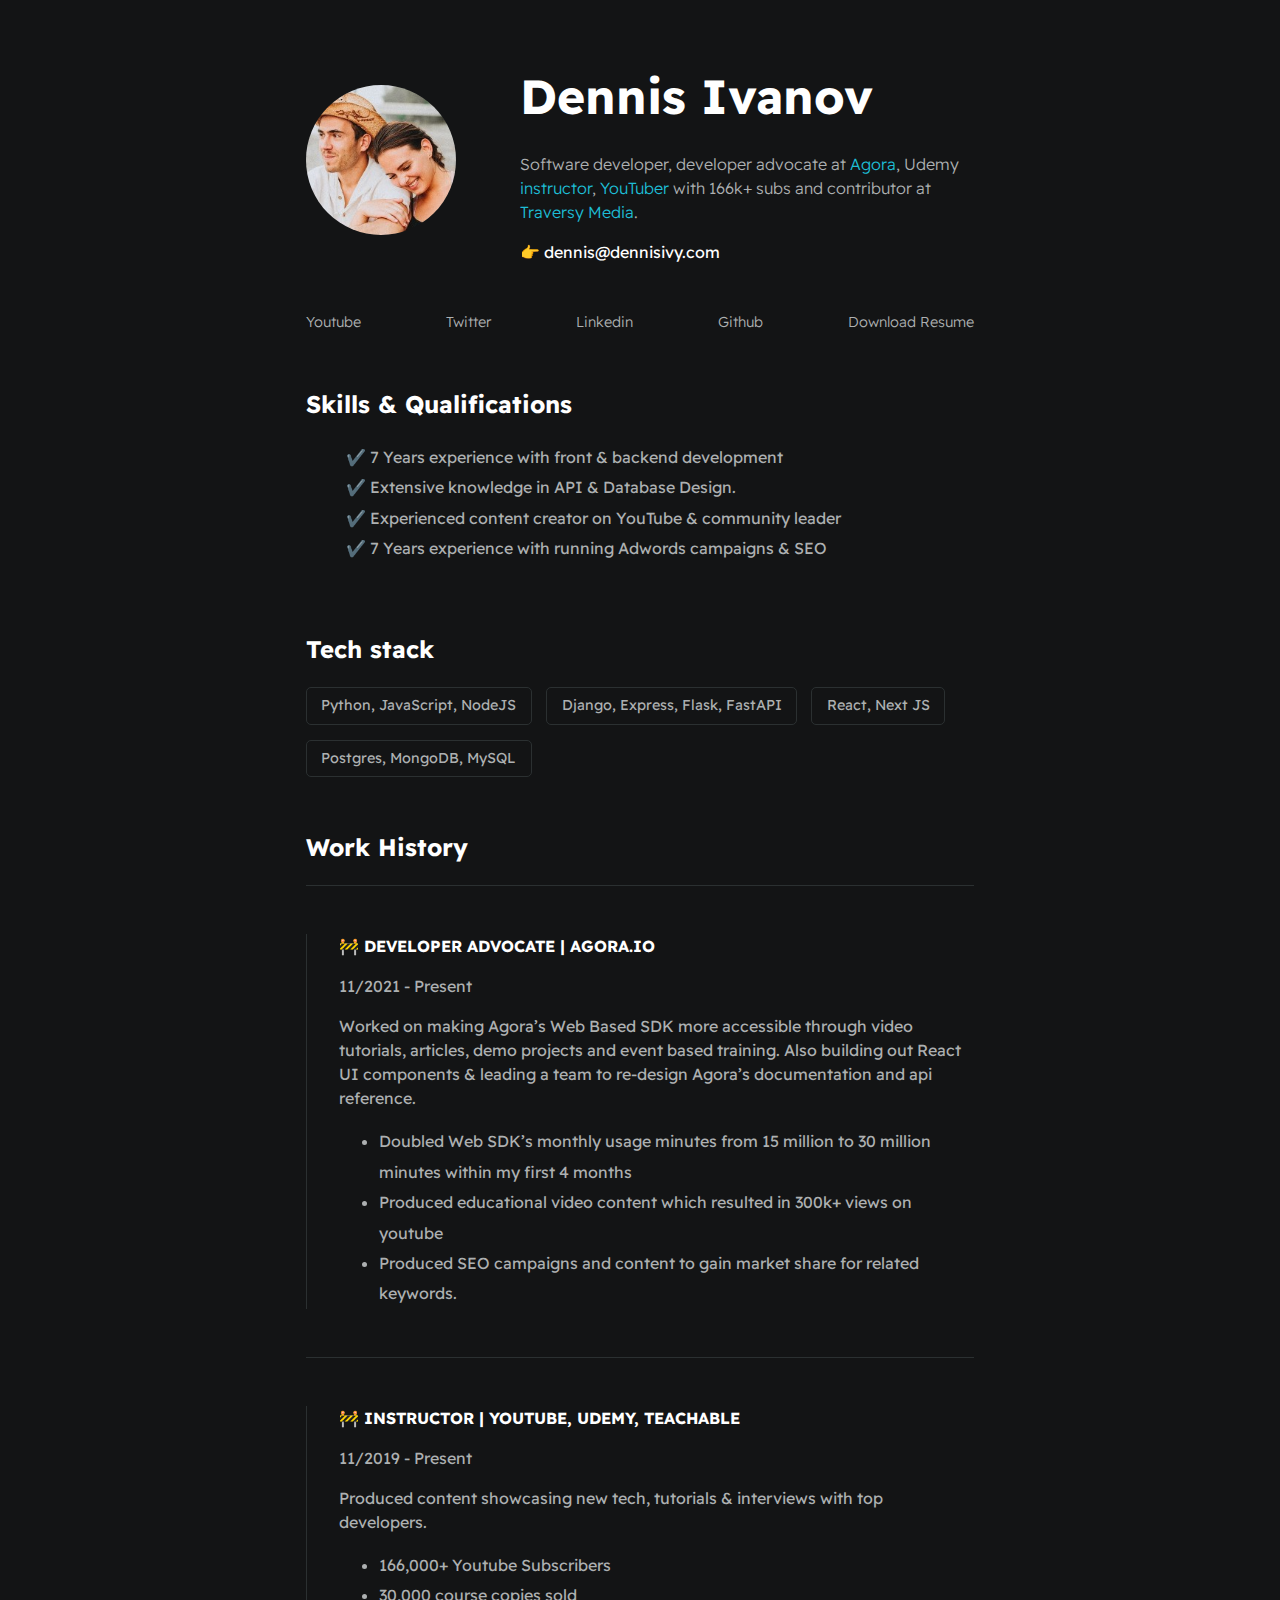
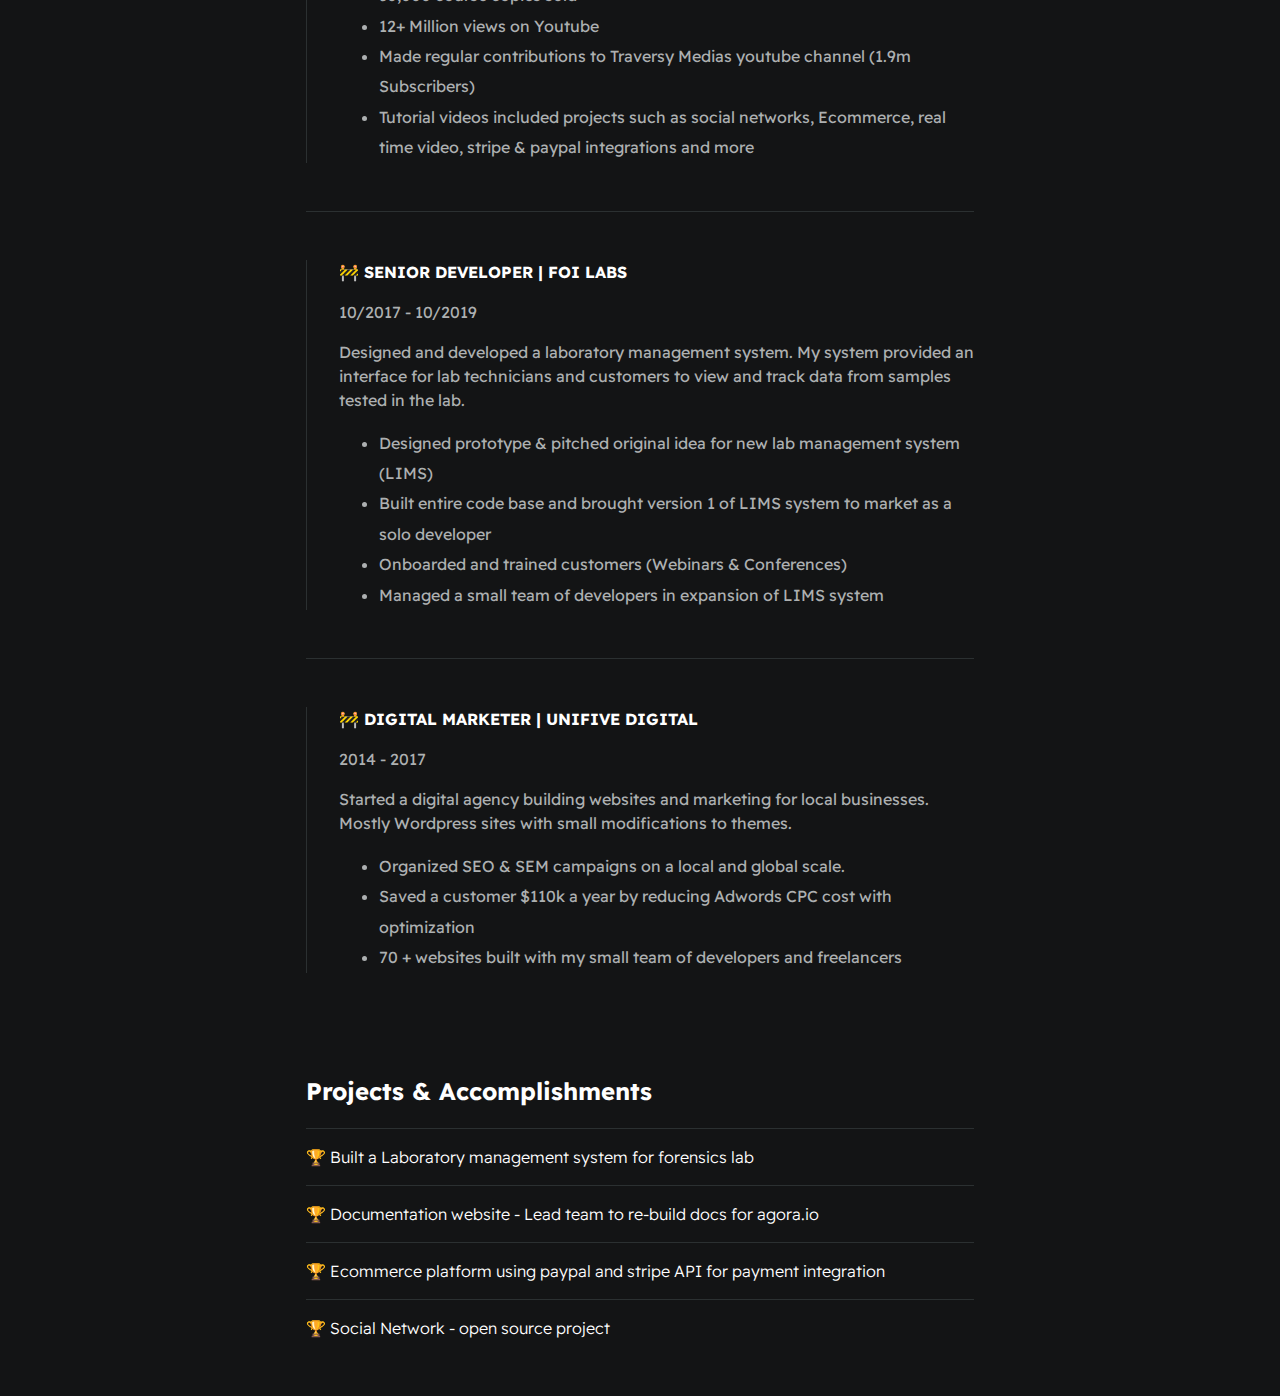
==== index.html @ 4e599e40 "initial commit" ====
<!DOCTYPE html>
<html>
    <head>
        <meta charset="utf-8">
        <meta http-equiv="X-UA-Compatible" content="IE=edge">
        <title>Dennis Ivy</title>
        <meta name="description" content="">
        <meta name="viewport" content="width=device-width, initial-scale=1">
        <link rel="stylesheet" href="./styles/main.css">
    </head>
    <body>
        <div id="container--main">

            <section id="wrapper--hero" class="section--page">
                <img id="profile-pic" src="./assets/images/profile_pic.JPG">

                <div>
                    <h1 id="user-name">Dennis Ivanov</h1>
                    <p id="bio">Software developer, developer advocate at <a href="https://www.agora.io/en/" target="_blank">Agora</a>, Udemy <a href="https://www.udemy.com/user/dennis-ivanov-5/" target="_blank">instructor</a>, <a href="https://www.youtube.com/c/dennisivy" target="_blank">YouTuber</a> with 166k+ subs and contributor at <a href="https://youtu.be/PtQiiknWUcI?t=6" target="_blank">Traversy Media</a>.</p>
                    <p id="email">👉 dennis@dennisivy.com</p>
                </div>  
            </section>

            <section class="section--page">
        
                <div id="socials--list">
                    <a href="https://youtube.com/c/dennisivy" target="_blank">Youtube</a>
                    <a href="https://twitter.com/dennisivy11" target="_blank">Twitter</a>
                    <a href="https://www.linkedin.com/in/dennis-ivanov/" target="_blank">Linkedin</a>
                    <a href="https://github.com/divanov11" target="_blank">Github</a>
                    <a href="./assets/resume.pdf" target="_blank">Download Resume</a>
                </div>
            </section>

            <section class="section--page">
                <h2>Skills & Qualifications</h2>
                <ul id="qualifications--list">
                    <li>✔️ 7 Years experience with front & backend development</li>
                    <li>✔️ Extensive knowledge in API & Database Design.</li>
                    <li>✔️ Experienced content creator on YouTube & community leader </li>
                    <li>✔️ 7 Years experience with running Adwords campaigns & SEO</li>
                </ul>
            </section>

            <section class="section--page">
                <h2>Tech stack</h2>

                <div id="wrapper--techstack__items">
                    <div class="card--techstack"><span>Python, JavaScript, NodeJS</span></div>
                    <div class="card--techstack"><span>Django, Express, Flask, FastAPI</span></div>
                    <div class="card--techstack"><span>React, Next JS</span></div>
                    <div class="card--techstack"><span>Postgres, MongoDB, MySQL</span></div>
                </div>
            </section>

            <section id="work-history-wrapper" class="section--page">
                <h2>Work History</h2>

                <div class="line-break"></div>
                <div class="card--work-history">
                    <strong>🚧 DEVELOPER ADVOCATE | AGORA.IO</strong>
                    <p>11/2021 - Present</p>
                    <p>Worked on making Agora’s Web Based SDK more accessible through video tutorials, articles, demo projects and event based training. Also building out React UI components & leading a team to re-design Agora’s documentation and api reference.</p>
                    <ul>
                        <li>Doubled Web SDK’s monthly usage minutes from 15 million to 30 million minutes within my first 4 months</li>
                        <li>Produced educational video content which resulted in 300k+ views on youtube</li>
                        <li>Produced SEO campaigns and content to gain market share for related keywords.</li>
                    </ul>
                </div>

                <div class="line-break"></div>

                <div class="card--work-history">
                    <strong>🚧 INSTRUCTOR | YOUTUBE, UDEMY, TEACHABLE</strong>
                    <p>11/2019 - Present</p>
                    <p>Produced content showcasing new tech, tutorials & interviews with top developers.</p>
                    <ul>
                        <li>166,000+ Youtube Subscribers</li>
                        <li>30,000 course copies sold</li>
                        <li>12+ Million views on Youtube</li>
                        <li>Made regular contributions to Traversy Medias youtube channel (1.9m Subscribers)</li>
                        <li>Tutorial videos included projects such as social networks, Ecommerce, real time video, stripe & paypal integrations and more </li>
                    </ul>
                </div>

                <div class="line-break"></div>

                <div class="card--work-history">
                    <strong>🚧 SENIOR DEVELOPER | FOI LABS</strong>
                    <p>10/2017 - 10/2019</p>
                    <p>Designed and developed a laboratory management system. My system
                        provided an interface for lab technicians and customers to view and
                        track data from samples tested in the lab.</p>
                    <ul>
                        <li>Designed prototype & pitched original idea for new lab management system (LIMS)</li>
                        <li>Built entire code base and brought version 1 of LIMS system to market as a solo developer</li>
                        <li>Onboarded and trained customers (Webinars & Conferences)</li>
                        <li>Managed a small team of developers in expansion of LIMS system</li>
                    </ul>
                </div>

                <div class="line-break"></div>

                <div class="card--work-history">
                    <strong>🚧 DIGITAL MARKETER | UNIFIVE DIGITAL</strong>
                    <p>2014 - 2017</p>
                    <p>Started a digital agency building websites and marketing for
                        local businesses. Mostly Wordpress sites with small modifications to
                        themes.</p>
                    <ul>
                        <li>Organized SEO & SEM campaigns on a local and global scale.</li>
                        <li>Saved a customer $110k a year by reducing Adwords CPC cost with optimization</li>
                        <li>70 + websites built with my small team of developers and freelancers</li>
                    </ul>
                </div>
            </section>

            <section class="section--page">
                <h2>Projects & Accomplishments</h2>

                <div class="card--project">
                    <a href="project1.html"><span>🏆 </span>Built a Laboratory management system for forensics lab</a>
                </div>

                <div class="card--project">
                    <a href="project1.html" ><span>🏆 </span>Documentation website - Lead team to re-build docs for agora.io</a>
                </div>

                <div class="card--project">
                    <a href="project1.html" ><span>🏆 </span>Ecommerce platform using paypal and stripe API for payment integration</a>
                </div>

                <div class="card--project">
                    <a href="project1.html"><span>🏆 </span>Social Network - open source project</a>
                </div>

            </section>

       
        </div>

    </body>
</html>
---- styles/main.css ----
@import url('https://fonts.googleapis.com/css2?family=Readex+Pro:wght@300;400;500;600;700&display=swap');

:root{
    --mainTextColor-light:#000;
    --secondaryTextColor-light:rgb(51 51 51);
    --mainLinkColor-light:#0da2b8;
    --mainBorderColor-light:rgb(218, 218, 218);
    --mainBgColor-light:rgb(249, 250,251);

    --mainTextColor-dark:#fff;
    --secondaryTextColor-dark:#adb0b1;
    --mainLinkColor-dark:rgb(30, 190,214);
    --mainBorderColor-dark:#2b3031;
    --mainBgColor-dark:#131415;
    
    --mainTextColor:var(--mainTextColor-dark);
    --secondaryTextColor:var(--secondaryTextColor-dark);
    --mainLinkColor:var(--mainLinkColor-dark);
    --mainBorderColor:var(--mainBorderColor-dark);
    --mainBgColor:var(--mainBgColor-dark);

}


*{
    font-family: 'Readex Pro';
    line-height: 1.5em;
    box-sizing: border-box;
    color: var(--mainTextColor);
    
}

body{
    background-color: var(--mainBgColor);            
}

p, span, li{
    color: var(--secondaryTextColor);
    font-size: 1em;
}

a{
    text-decoration: none;
    color: var(--mainLinkColor);
    font-weight: 500;
}

li{
    line-height: 1.9em;
}

#container--main{
    max-width: 700px;
    margin: 0 auto;
    padding: 1em;
}

.section--page{
    padding-top: 1em;
    padding-bottom: 1em;
}

#wrapper--hero{
    display: flex;
    align-items: center;
    gap: 4em;
}

#bio, a{
    font-weight: 300;
}

#user-name{
    font-size: 48px;
    line-height: 1em;
}

#profile-pic{
    width: 150px;
    height: 150px;
    object-fit: cover;
    border-radius: 50%;
}

#email{
    color: var(--mainTextColor);
}

#socials--list{
    display: flex;
    justify-content: space-between;
    column-gap: 1em;
    flex-wrap: wrap;
}

#socials--list a{
    font-weight: 300;
    color: var(--secondaryTextColor);
    font-size: 0.9em;
    transition: 0.3s;
}

#socials--list a:hover{
    font-weight: 100;
    color: var(--mainLinkColor);
    font-size: 0.9em;
}

#qualifications--list{
    list-style: none;
}

#wrapper--techstack__items{
    display: flex;
    flex-wrap: wrap;
    gap: 1em;
    font-size: 0.9em;
}

.card--techstack{
    border: 1px solid var(--mainBorderColor);
    border-radius: 5px;
    padding: 0.5em 1em;
    align-items: center;
}

.card--project{
    padding-top: 1em;
    padding-bottom: 1em;
    border-top: 1px solid var(--mainBorderColor);
}

.card--project a{
    color: var(--mainTextColor);

    transition: 0.3s;
}

.card--project a:hover{
    color: rgb(30, 190,214);

}

.card--work-history{
    border-left: 1px solid var(--mainBorderColor);
    margin-top: 3em;
    margin-bottom: 3em;
    padding-left: 2em;
}

.line-break{
    background-color: var(--mainBorderColor);
    height: 1px;
}


@media(max-width:600px){

    .section--page{
        padding-top: 1em;
        padding-bottom: 1em;
    }

    #wrapper--hero{
        display: flex;
        align-items: center;
        gap: 1em;
    }

    #profile-pic{
        width: 200px;
        height: 200px;
    }

    #wrapper--hero{
        flex-direction: column;
    }

    .card--work-history{
        border-left: none;
        padding-left: 0;
    }
}
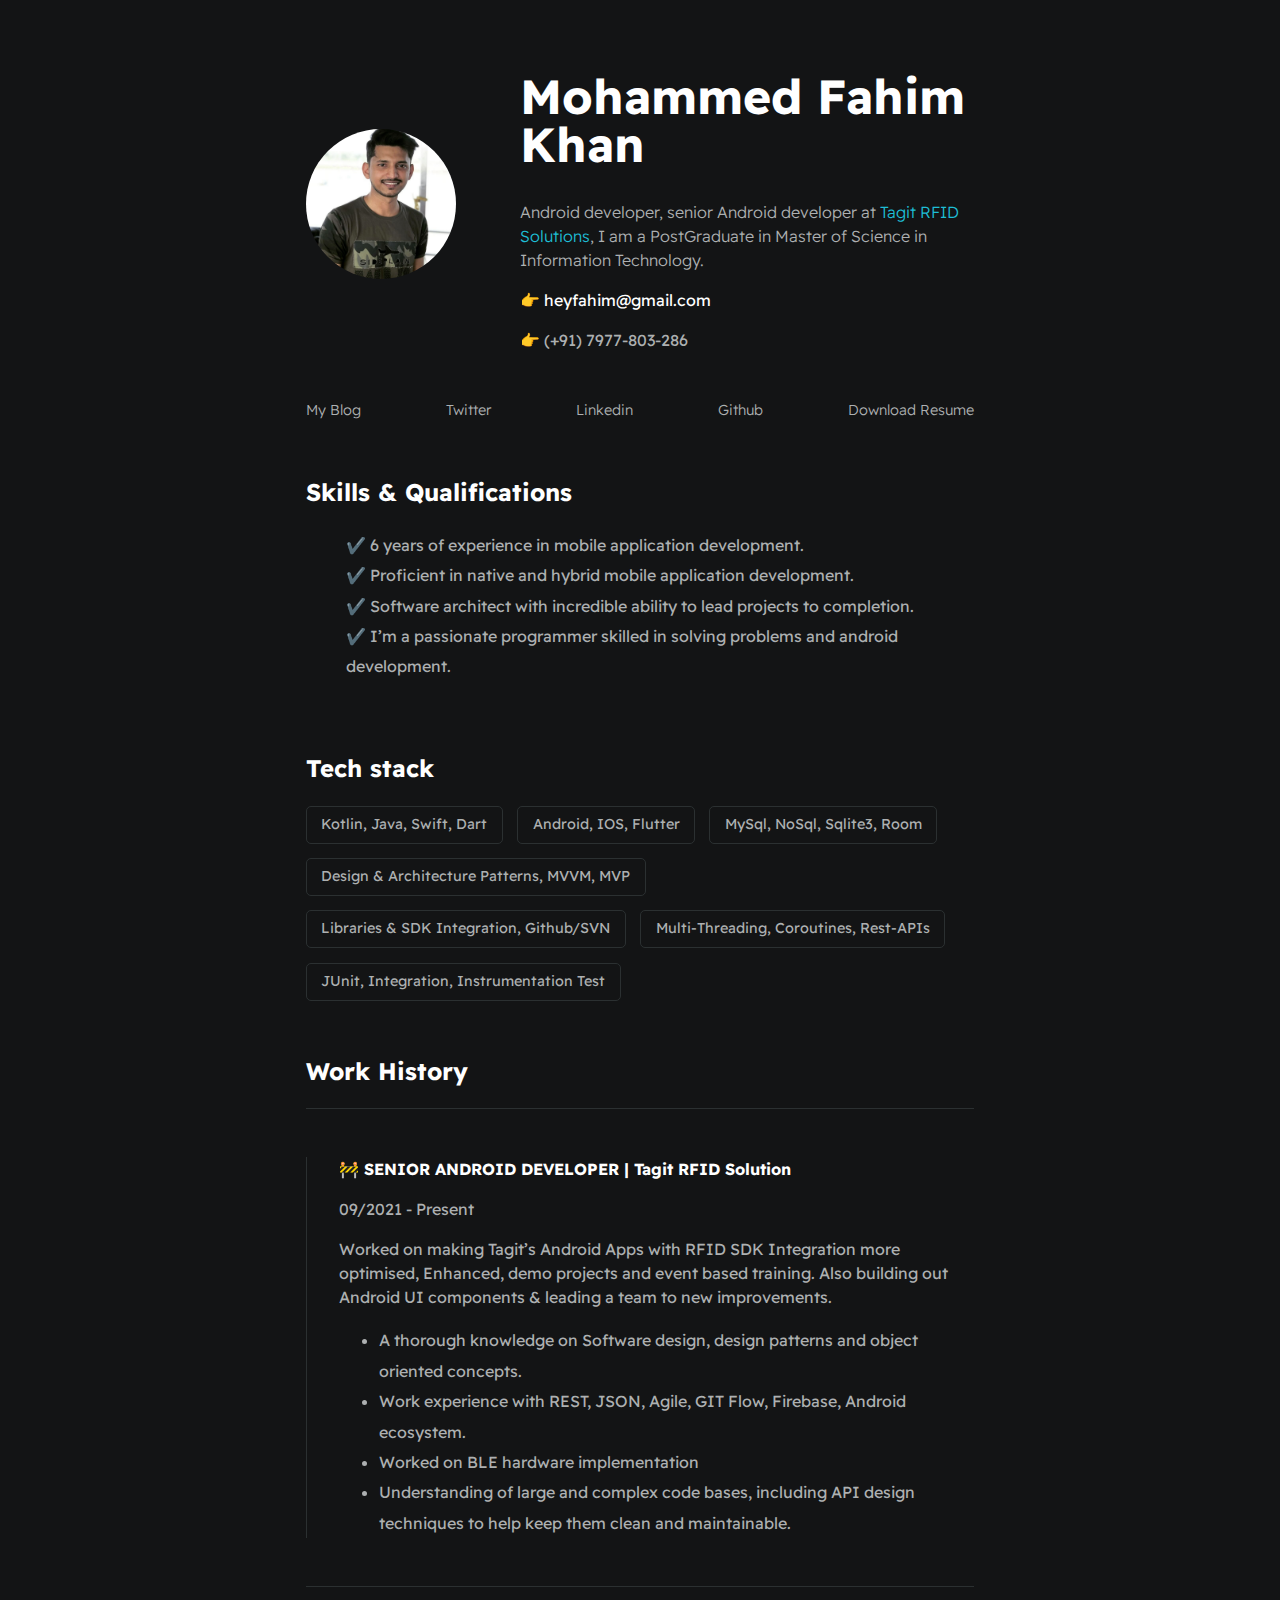
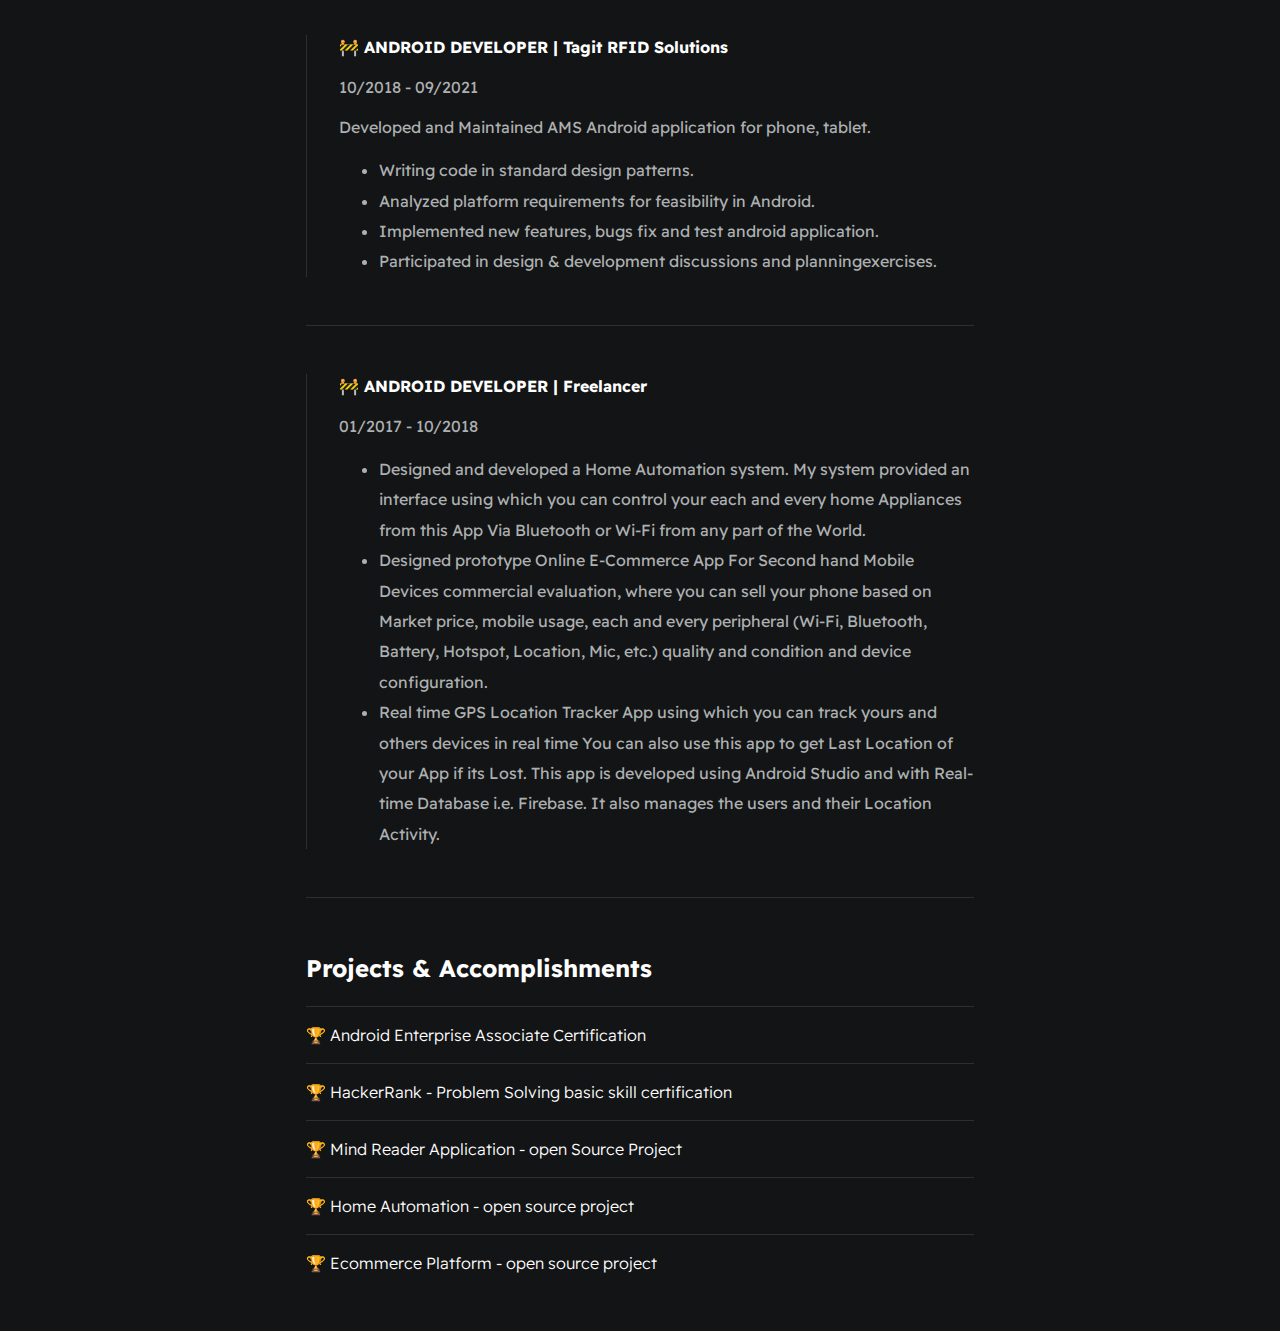
==== commit 45a60d4d: "changes if applied will update profile" ====
--- a/index.html
+++ b/index.html
@@ -1,76 +1,137 @@
 <!DOCTYPE html>
 <html>
-    <head>
-        <meta charset="utf-8">
-        <meta http-equiv="X-UA-Compatible" content="IE=edge">
-        <title>Dennis Ivy</title>
-        <meta name="description" content="">
-        <meta name="viewport" content="width=device-width, initial-scale=1">
-        <link rel="stylesheet" href="./styles/main.css">
-    </head>
-    <body>
-        <div id="container--main">
-
-            <section id="wrapper--hero" class="section--page">
-                <img id="profile-pic" src="./assets/images/profile_pic.JPG">
-
-                <div>
-                    <h1 id="user-name">Dennis Ivanov</h1>
-                    <p id="bio">Software developer, developer advocate at <a href="https://www.agora.io/en/" target="_blank">Agora</a>, Udemy <a href="https://www.udemy.com/user/dennis-ivanov-5/" target="_blank">instructor</a>, <a href="https://www.youtube.com/c/dennisivy" target="_blank">YouTuber</a> with 166k+ subs and contributor at <a href="https://youtu.be/PtQiiknWUcI?t=6" target="_blank">Traversy Media</a>.</p>
-                    <p id="email">👉 dennis@dennisivy.com</p>
-                </div>  
-            </section>
-
-            <section class="section--page">
-        
-                <div id="socials--list">
-                    <a href="https://youtube.com/c/dennisivy" target="_blank">Youtube</a>
-                    <a href="https://twitter.com/dennisivy11" target="_blank">Twitter</a>
-                    <a href="https://www.linkedin.com/in/dennis-ivanov/" target="_blank">Linkedin</a>
-                    <a href="https://github.com/divanov11" target="_blank">Github</a>
-                    <a href="./assets/resume.pdf" target="_blank">Download Resume</a>
-                </div>
-            </section>
-
-            <section class="section--page">
-                <h2>Skills & Qualifications</h2>
-                <ul id="qualifications--list">
-                    <li>✔️ 7 Years experience with front & backend development</li>
-                    <li>✔️ Extensive knowledge in API & Database Design.</li>
-                    <li>✔️ Experienced content creator on YouTube & community leader </li>
-                    <li>✔️ 7 Years experience with running Adwords campaigns & SEO</li>
-                </ul>
-            </section>
-
-            <section class="section--page">
-                <h2>Tech stack</h2>
-
-                <div id="wrapper--techstack__items">
-                    <div class="card--techstack"><span>Python, JavaScript, NodeJS</span></div>
-                    <div class="card--techstack"><span>Django, Express, Flask, FastAPI</span></div>
-                    <div class="card--techstack"><span>React, Next JS</span></div>
-                    <div class="card--techstack"><span>Postgres, MongoDB, MySQL</span></div>
-                </div>
-            </section>
-
-            <section id="work-history-wrapper" class="section--page">
-                <h2>Work History</h2>
-
-                <div class="line-break"></div>
-                <div class="card--work-history">
-                    <strong>🚧 DEVELOPER ADVOCATE | AGORA.IO</strong>
-                    <p>11/2021 - Present</p>
-                    <p>Worked on making Agora’s Web Based SDK more accessible through video tutorials, articles, demo projects and event based training. Also building out React UI components & leading a team to re-design Agora’s documentation and api reference.</p>
-                    <ul>
-                        <li>Doubled Web SDK’s monthly usage minutes from 15 million to 30 million minutes within my first 4 months</li>
-                        <li>Produced educational video content which resulted in 300k+ views on youtube</li>
-                        <li>Produced SEO campaigns and content to gain market share for related keywords.</li>
-                    </ul>
-                </div>
-
-                <div class="line-break"></div>
-
-                <div class="card--work-history">
+<head>
+    <meta charset="utf-8">
+    <meta http-equiv="X-UA-Compatible" content="IE=edge">
+    <title>Mohammed Fahim Khan</title>
+    <meta name="description" content="">
+    <meta name="viewport" content="width=device-width, initial-scale=1">
+    <link rel="stylesheet" href="./styles/main.css">
+</head>
+<body>
+<div id="container--main">
+
+    <section id="wrapper--hero" class="section--page">
+        <img id="profile-pic" src="./assets/images/fahim.png">
+
+        <div>
+            <h1 id="user-name">Mohammed Fahim Khan</h1>
+            <p id="bio">Android developer, senior Android developer at <a
+                    href="https://www.tagitglobal.com/"
+                    target="_blank">Tagit RFID Solutions</a>, I am a
+                PostGraduate in Master of Science in Information Technology.</p>
+            <p id="email">👉 heyfahim@gmail.com</p>
+            <p id="mobile">👉 (+91) 7977-803-286</p>
+        </div>
+    </section>
+
+    <section class="section--page">
+
+        <div id="socials--list">
+            <a href="http://ifahimkhan.blogspot.com/" target="_blank">My Blog</a>
+            <a href="https://twitter.com/I_fahimkhan" target="_blank">Twitter</a>
+            <a href="https://www.linkedin.com/in/ifahimkhan/" target="_blank">Linkedin</a>
+            <a href="https://github.com/ifahimkhan" target="_blank">Github</a>
+            <a href="./assets/Fahim Senior Android Developer Resume.pdf" target="_blank">Download
+                Resume</a>
+        </div>
+    </section>
+
+    <section class="section--page">
+        <h2>Skills & Qualifications</h2>
+        <ul id="qualifications--list">
+            <li>✔️ 6 years of experience in mobile application development.</li>
+            <li>✔️ Proficient in native and hybrid mobile application development.</li>
+            <li>✔️ Software architect with incredible ability to lead projects to completion.</li>
+            <li>✔️ I’m a passionate programmer skilled in solving problems and android
+                development.
+            </li>
+        </ul>
+    </section>
+
+    <section class="section--page">
+        <h2>Tech stack</h2>
+
+        <div id="wrapper--techstack__items">
+            <div class="card--techstack"><span>Kotlin, Java, Swift, Dart</span></div>
+            <div class="card--techstack"><span>Android, IOS, Flutter</span></div>
+            <div class="card--techstack"><span>MySql, NoSql, Sqlite3, Room</span></div>
+            <div class="card--techstack"><span>Design & Architecture Patterns, MVVM, MVP</span>
+            </div>
+            <div class="card--techstack"><span>Libraries & SDK Integration, Github/SVN</span></div>
+            <div class="card--techstack"><span>Multi-Threading, Coroutines, Rest-APIs</span></div>
+            <div class="card--techstack"><span>JUnit, Integration, Instrumentation Test</span></div>
+        </div>
+    </section>
+
+    <section id="work-history-wrapper" class="section--page">
+        <h2>Work History</h2>
+
+        <div class="line-break"></div>
+        <div class="card--work-history">
+            <strong>🚧 SENIOR ANDROID DEVELOPER | Tagit RFID Solution</strong>
+            <p>09/2021 - Present</p>
+            <p>Worked on making Tagit’s Android Apps with RFID SDK Integration more optimised,
+                Enhanced, demo projects and event based training. Also building out Android UI
+                components & leading a team to new improvements.</p>
+            <ul>
+                <li>A thorough knowledge on Software design, design patterns and object oriented
+                    concepts.
+                </li>
+                <li>Work experience with REST, JSON, Agile, GIT Flow, Firebase, Android ecosystem.
+                </li>
+                <li>Worked on BLE hardware implementation</li>
+                <li>Understanding of large and complex code bases, including API design techniques
+                    to help
+                    keep them clean and maintainable.
+                </li>
+            </ul>
+        </div>
+
+        <div class="line-break"></div>
+
+        <div class="card&#45;&#45;work-history">
+            <strong>🚧 ANDROID DEVELOPER | Tagit RFID Solutions</strong>
+            <p>10/2018 - 09/2021</p>
+            <p>Developed and Maintained AMS Android application for phone, tablet.</p>
+            <ul>
+                <li>Writing code in standard design patterns.</li>
+                <li>Analyzed platform requirements for feasibility in Android.</li>
+                <li>Implemented new features, bugs fix and test android application.</li>
+                <li>Participated in design & development discussions and planningexercises.</li>
+            </ul>
+        </div>
+
+        <div class="line-break"></div>
+        <div class="card&#45;&#45;work-history">
+            <strong>🚧 ANDROID DEVELOPER | Freelancer</strong>
+            <p>01/2017 - 10/2018</p>
+            <ul>
+
+
+                <li>Designed and developed a Home Automation system. My system
+                    provided an interface using which you can control your each and every home
+                    Appliances from this App Via Bluetooth or Wi-Fi from any part of the World.
+                </li>
+
+                <li>Designed prototype Online E-Commerce App For Second hand Mobile Devices
+                    commercial evaluation,
+                    where you can sell your phone based on Market price, mobile usage, each and
+                    every peripheral (Wi-Fi, Bluetooth, Battery, Hotspot, Location, Mic, etc.)
+                    quality and condition and device configuration.
+                </li>
+                <li> Real time GPS Location Tracker App using which you can track yours and others
+                    devices in real time You can also use this app to get Last Location of your App
+                    if its Lost. This app is developed using Android Studio and with Real-time
+                    Database i.e. Firebase. It also manages the users and their Location Activity.
+                </li>
+            </ul>
+
+        </div>
+
+        <div class="line-break"></div>
+        <!--
+                <div class="card&#45;&#45;work-history">
                     <strong>🚧 INSTRUCTOR | YOUTUBE, UDEMY, TEACHABLE</strong>
                     <p>11/2019 - Present</p>
                     <p>Produced content showcasing new tech, tutorials & interviews with top developers.</p>
@@ -78,22 +139,30 @@
                         <li>166,000+ Youtube Subscribers</li>
                         <li>30,000 course copies sold</li>
                         <li>12+ Million views on Youtube</li>
-                        <li>Made regular contributions to Traversy Medias youtube channel (1.9m Subscribers)</li>
-                        <li>Tutorial videos included projects such as social networks, Ecommerce, real time video, stripe & paypal integrations and more </li>
+                        <li>Made regular contributions to Traversy Medias youtube channel (1.9m
+                            Subscribers)
+                        </li>
+                        <li>Tutorial videos included projects such as social networks, Ecommerce, real time
+                            video, stripe & paypal integrations and more
+                        </li>
                     </ul>
                 </div>
 
                 <div class="line-break"></div>
 
-                <div class="card--work-history">
+                <div class="card&#45;&#45;work-history">
                     <strong>🚧 SENIOR DEVELOPER | FOI LABS</strong>
                     <p>10/2017 - 10/2019</p>
                     <p>Designed and developed a laboratory management system. My system
                         provided an interface for lab technicians and customers to view and
                         track data from samples tested in the lab.</p>
                     <ul>
-                        <li>Designed prototype & pitched original idea for new lab management system (LIMS)</li>
-                        <li>Built entire code base and brought version 1 of LIMS system to market as a solo developer</li>
+                        <li>Designed prototype & pitched original idea for new lab management system
+                            (LIMS)
+                        </li>
+                        <li>Built entire code base and brought version 1 of LIMS system to market as a solo
+                            developer
+                        </li>
                         <li>Onboarded and trained customers (Webinars & Conferences)</li>
                         <li>Managed a small team of developers in expansion of LIMS system</li>
                     </ul>
@@ -101,7 +170,7 @@
 
                 <div class="line-break"></div>
 
-                <div class="card--work-history">
+                <div class="card&#45;&#45;work-history">
                     <strong>🚧 DIGITAL MARKETER | UNIFIVE DIGITAL</strong>
                     <p>2014 - 2017</p>
                     <p>Started a digital agency building websites and marketing for
@@ -109,35 +178,46 @@
                         themes.</p>
                     <ul>
                         <li>Organized SEO & SEM campaigns on a local and global scale.</li>
-                        <li>Saved a customer $110k a year by reducing Adwords CPC cost with optimization</li>
+                        <li>Saved a customer $110k a year by reducing Adwords CPC cost with optimization
+                        </li>
                         <li>70 + websites built with my small team of developers and freelancers</li>
                     </ul>
-                </div>
-            </section>
-
-            <section class="section--page">
-                <h2>Projects & Accomplishments</h2>
-
-                <div class="card--project">
-                    <a href="project1.html"><span>🏆 </span>Built a Laboratory management system for forensics lab</a>
-                </div>
-
-                <div class="card--project">
-                    <a href="project1.html" ><span>🏆 </span>Documentation website - Lead team to re-build docs for agora.io</a>
-                </div>
-
-                <div class="card--project">
-                    <a href="project1.html" ><span>🏆 </span>Ecommerce platform using paypal and stripe API for payment integration</a>
-                </div>
-
-                <div class="card--project">
-                    <a href="project1.html"><span>🏆 </span>Social Network - open source project</a>
-                </div>
-
-            </section>
-
-       
-        </div>
-
-    </body>
+                </div>-->
+    </section>
+
+    <section class="section--page">
+        <h2>Projects & Accomplishments</h2>
+
+        <div class="card--project">
+            <a href="https://androidenterprise.exceedlms.com/student/award/wcf3HCHdUWz8EuL81p8FM5gs"><span>🏆 </span>Android
+                Enterprise Associate Certification</a>
+        </div>
+
+        <div class="card--project">
+            <a href="https://www.hackerrank.com/certificates/5f1c17baa124?utm_medium=email&utm_source=mail_template_1393&utm_campaign=hrc_skills_certificate"><span>🏆 </span>HackerRank
+                - Problem Solving basic skill
+                certification</a>
+        </div>
+
+        <div class="card--project">
+            <a href="https://github.com/ifahimkhan/MindReading"><span>🏆 </span>Mind Reader
+                Application - open Source
+                Project</a>
+        </div>
+
+        <div class="card--project">
+            <a href="https://github.com/ifahimkhan/SmartLife"><span>🏆 </span>Home Automation - open
+                source project</a>
+        </div>
+        <div class="card--project">
+            <a href="https://github.com/ifahimkhan/SmartSold"><span>🏆 </span>Ecommerce Platform -
+                open source project</a>
+        </div>
+
+    </section>
+
+
+</div>
+
+</body>
 </html>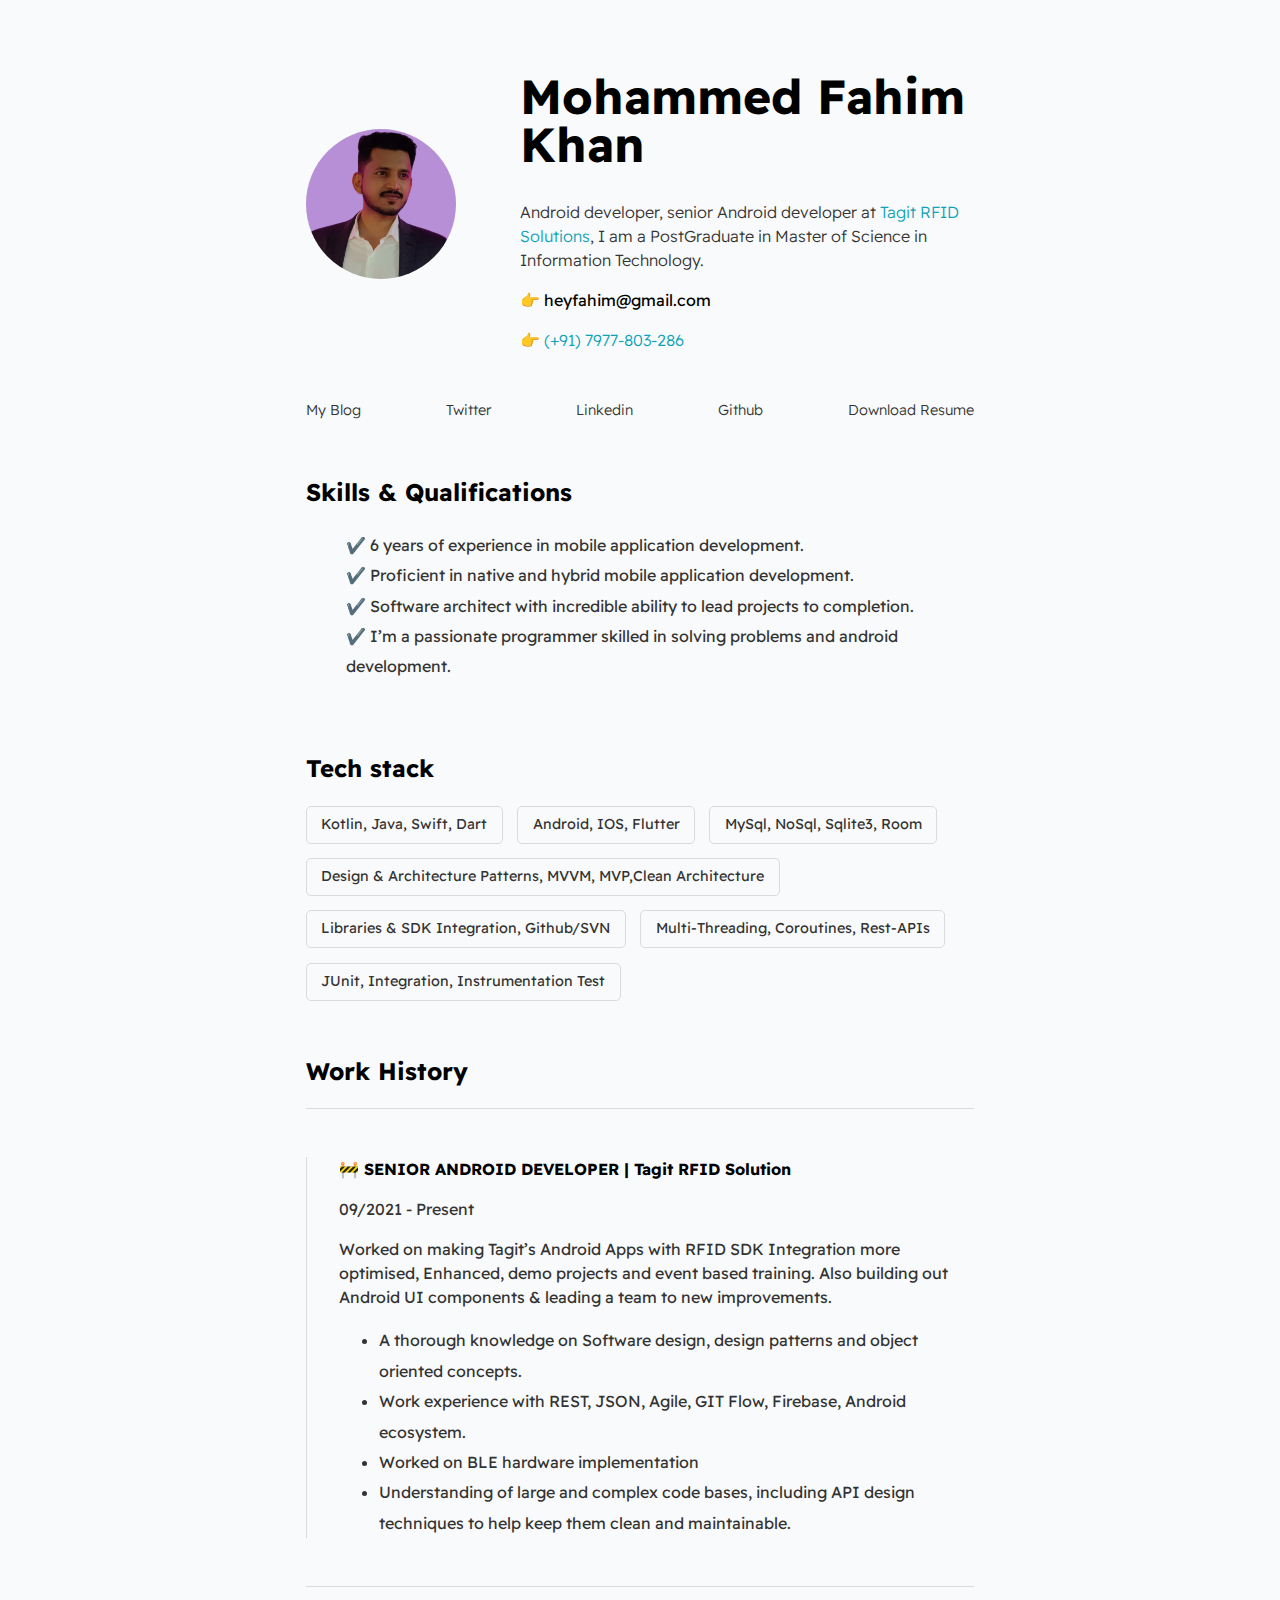
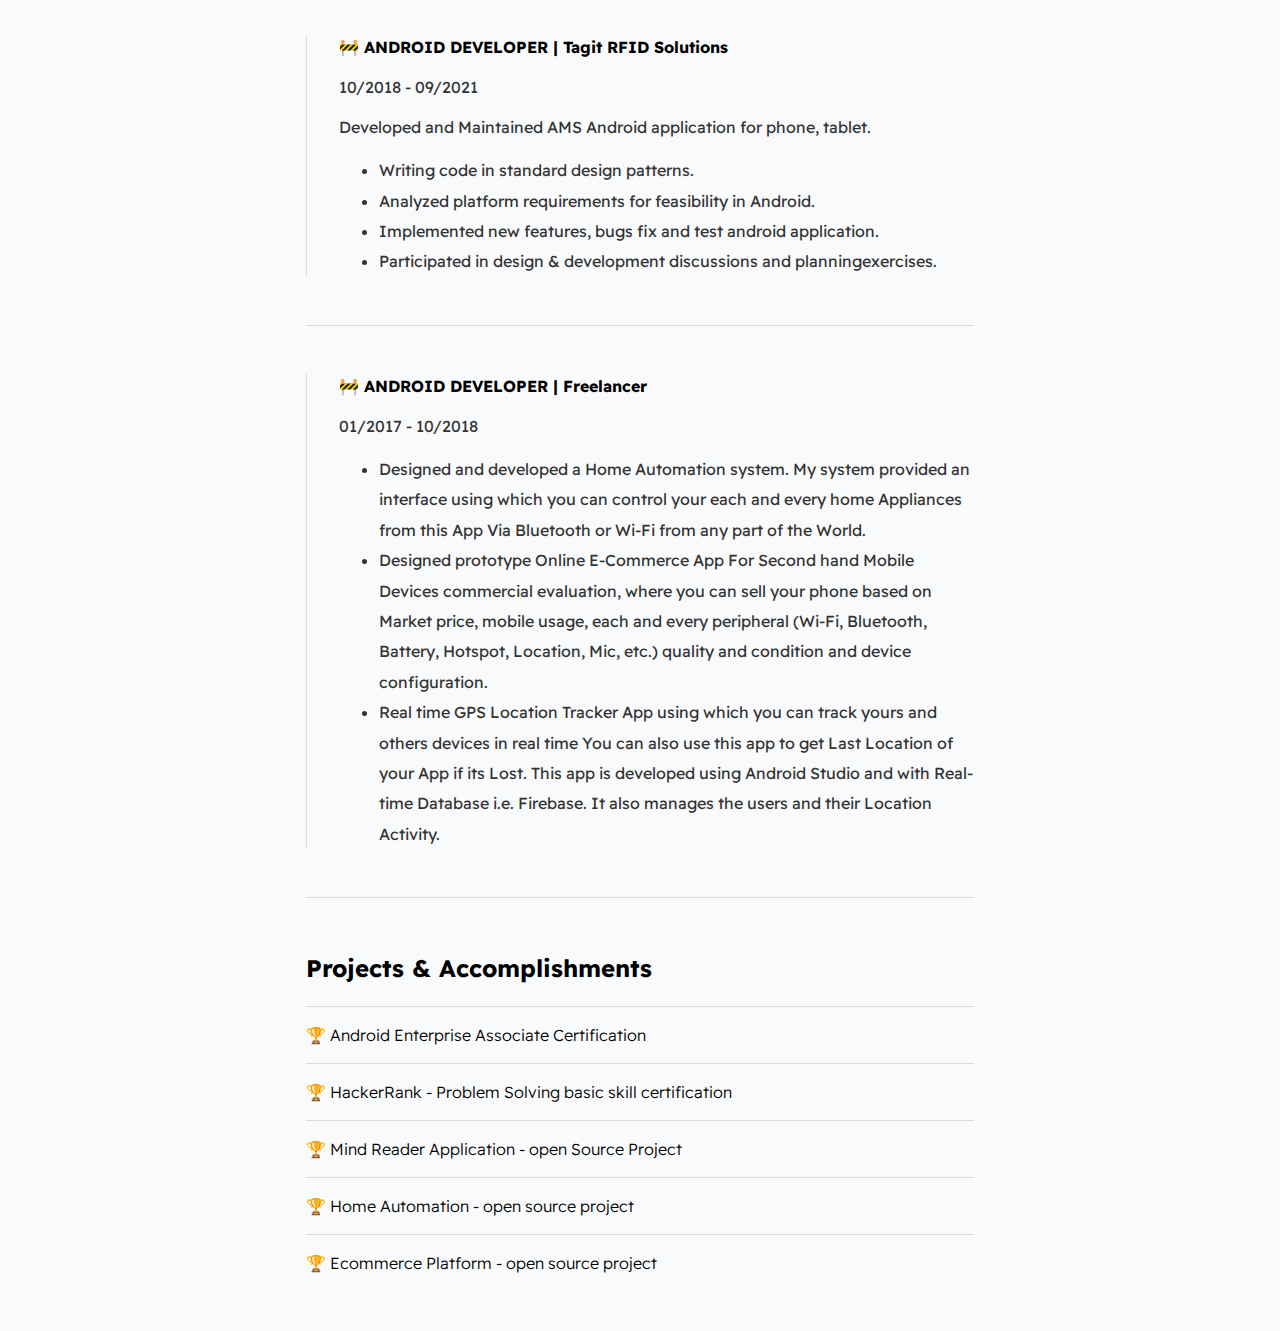
==== commit fbe0f315: "changing to light mode and skill added" ====
--- a/index.html
+++ b/index.html
@@ -21,7 +21,7 @@
                     target="_blank">Tagit RFID Solutions</a>, I am a
                 PostGraduate in Master of Science in Information Technology.</p>
             <p id="email">👉 heyfahim@gmail.com</p>
-            <p id="mobile">👉 (+91) 7977-803-286</p>
+            <p id="mobile">👉 <a href = "tel:+917977803286">(+91) 7977-803-286</a></p>
         </div>
     </section>
 
@@ -56,7 +56,7 @@
             <div class="card--techstack"><span>Kotlin, Java, Swift, Dart</span></div>
             <div class="card--techstack"><span>Android, IOS, Flutter</span></div>
             <div class="card--techstack"><span>MySql, NoSql, Sqlite3, Room</span></div>
-            <div class="card--techstack"><span>Design & Architecture Patterns, MVVM, MVP</span>
+            <div class="card--techstack"><span>Design & Architecture Patterns, MVVM, MVP,Clean Architecture</span>
             </div>
             <div class="card--techstack"><span>Libraries & SDK Integration, Github/SVN</span></div>
             <div class="card--techstack"><span>Multi-Threading, Coroutines, Rest-APIs</span></div>
@@ -200,7 +200,7 @@
         </div>
 
         <div class="card--project">
-            <a href="https://github.com/ifahimkhan/MindReading"><span>🏆 </span>Mind Reader
+            <a href="mindreaderapp.html"><span>🏆 </span>Mind Reader
                 Application - open Source
                 Project</a>
         </div>
--- a/styles/main.css
+++ b/styles/main.css
@@ -13,11 +13,11 @@
     --mainBorderColor-dark:#2b3031;
     --mainBgColor-dark:#131415;
     
-    --mainTextColor:var(--mainTextColor-dark);
-    --secondaryTextColor:var(--secondaryTextColor-dark);
-    --mainLinkColor:var(--mainLinkColor-dark);
-    --mainBorderColor:var(--mainBorderColor-dark);
-    --mainBgColor:var(--mainBgColor-dark);
+    --mainTextColor:var(--mainTextColor-light);
+    --secondaryTextColor:var(--secondaryTextColor-light);
+    --mainLinkColor:var(--mainLinkColor-light);
+    --mainBorderColor:var(--mainBorderColor-light);
+    --mainBgColor:var(--mainBgColor-light);
 
 }
 
@@ -122,6 +122,12 @@
     border-radius: 5px;
     padding: 0.5em 1em;
     align-items: center;
+    cursor: grab;
+    transition: 1s;
+}
+.card--techstack :hover{
+    color: rgb(30, 190,214);
+
 }
 
 .card--project{
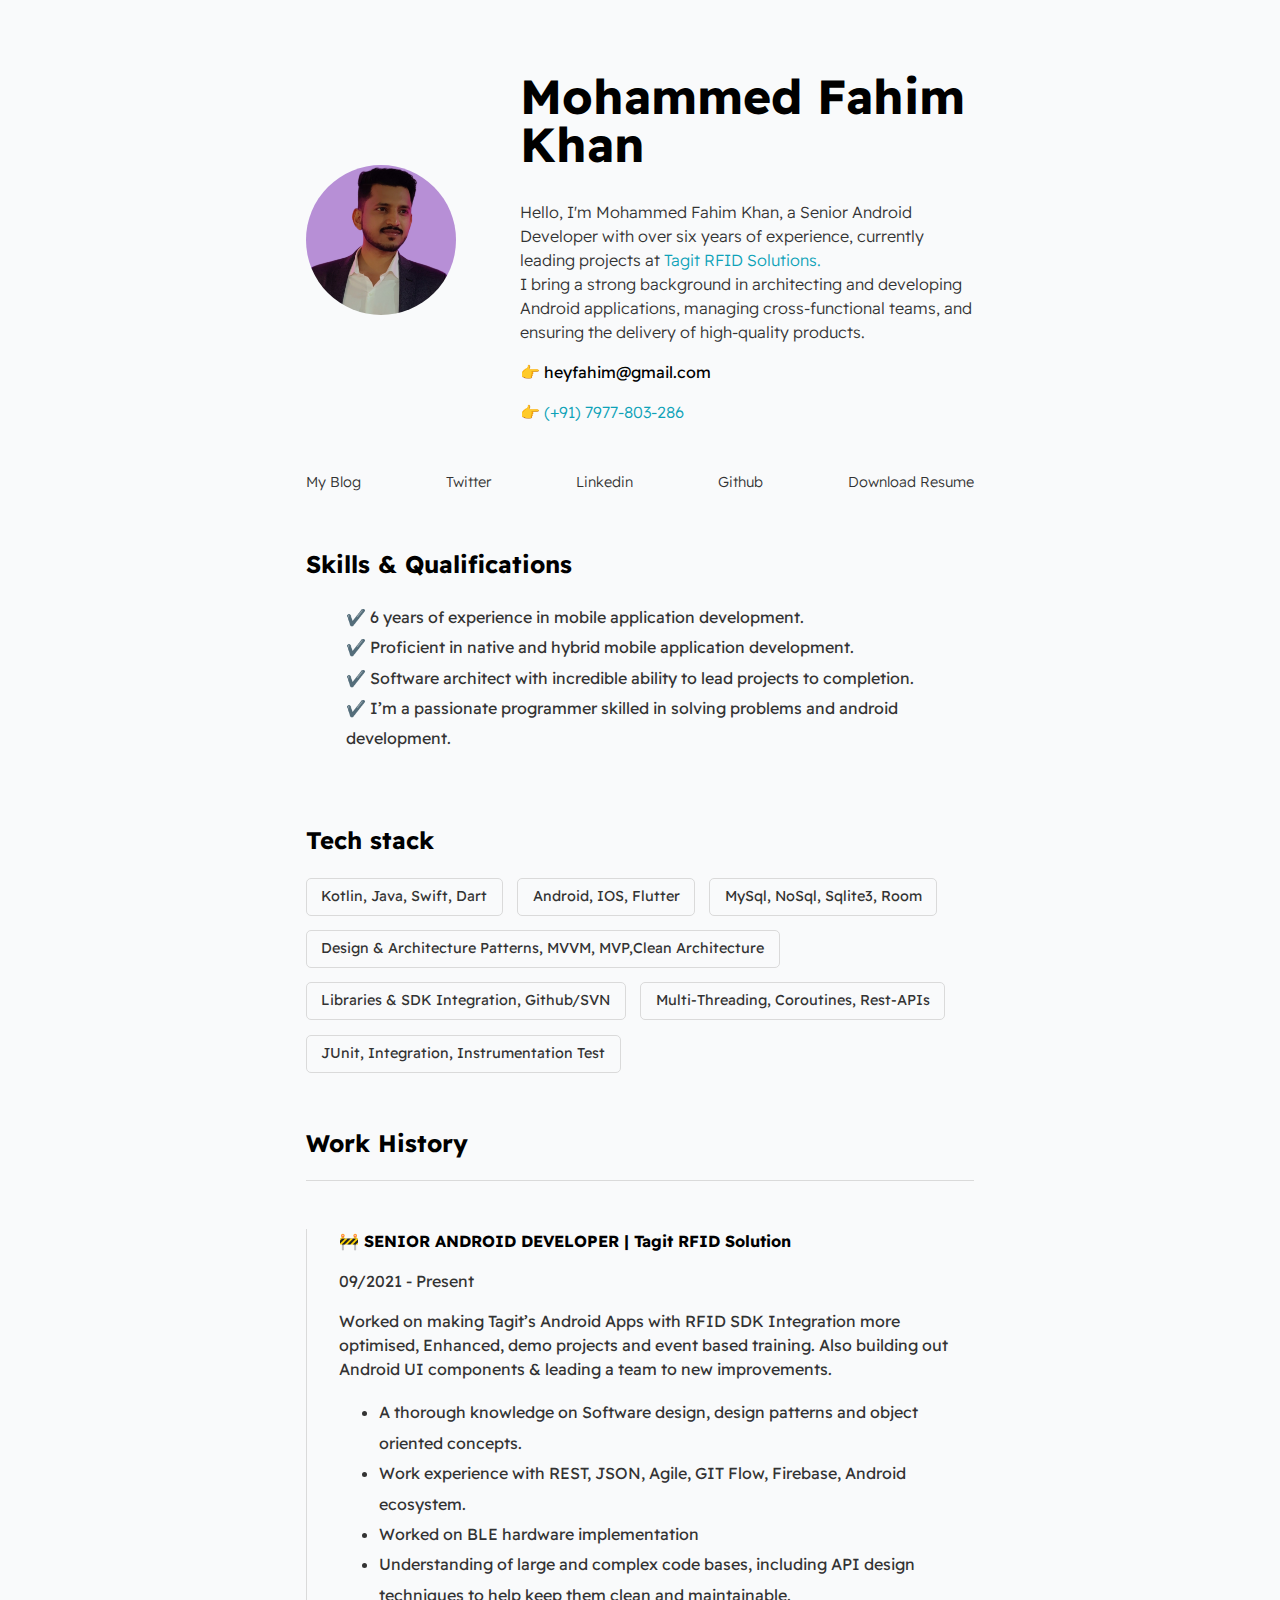
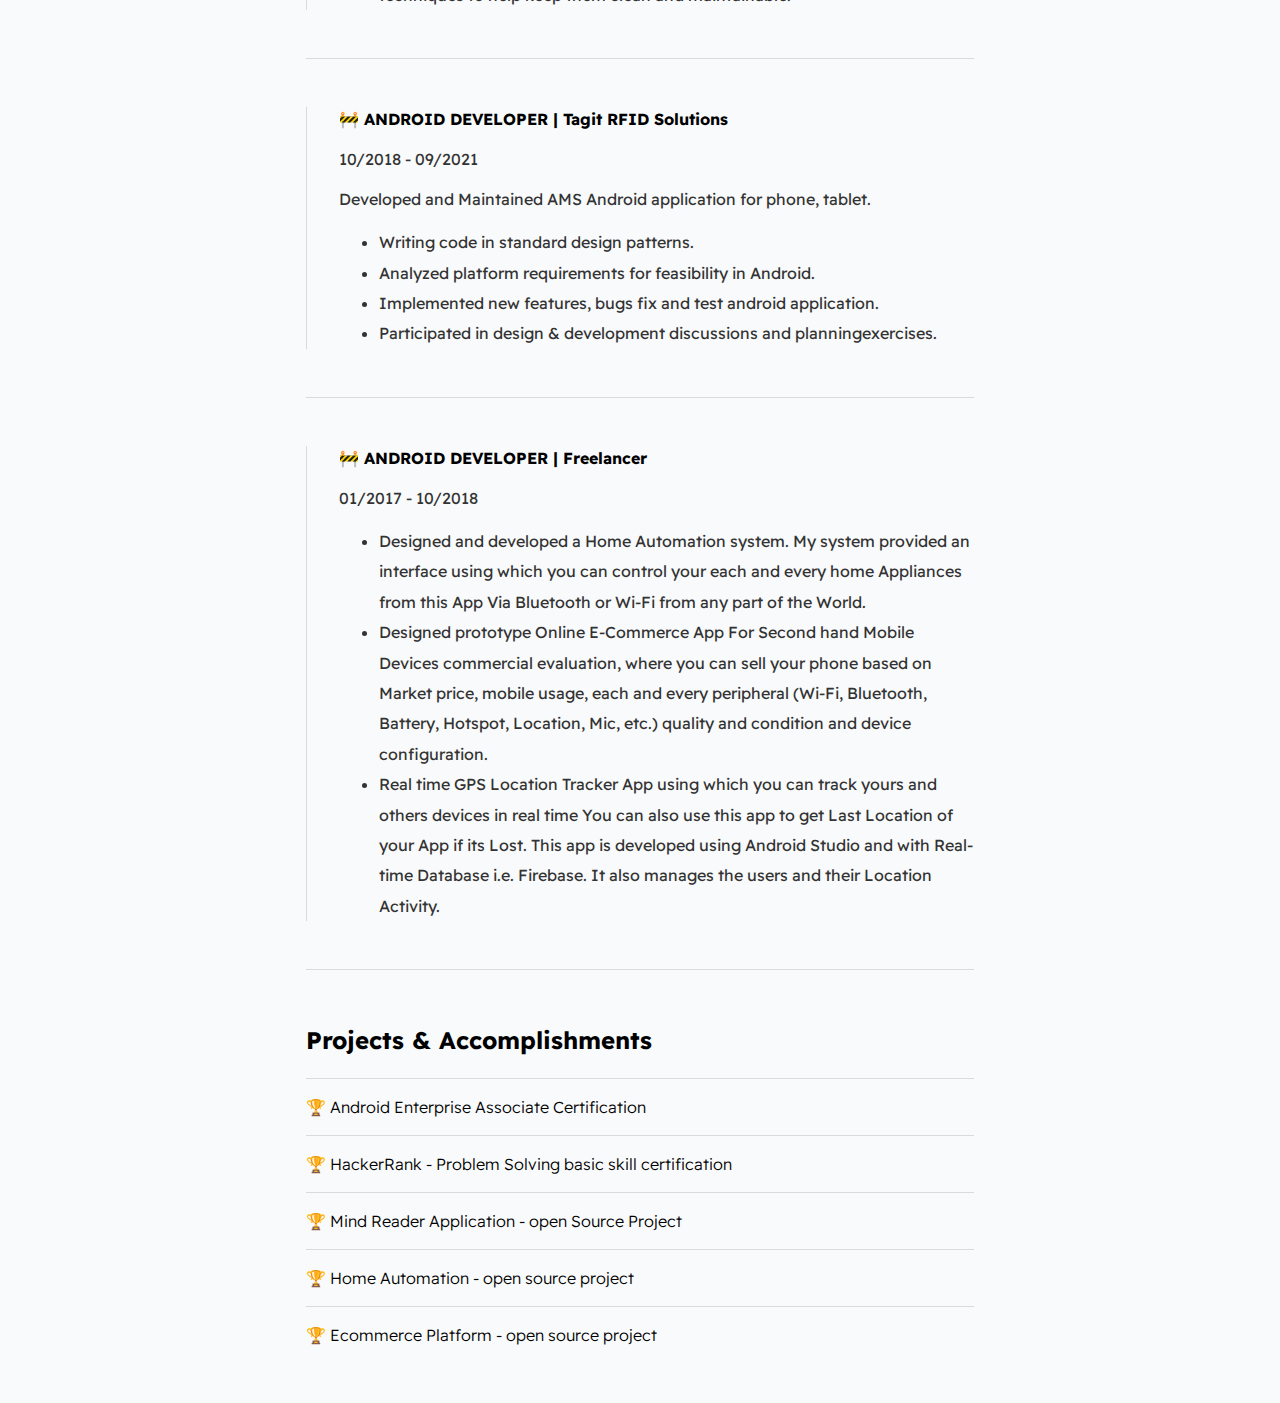
==== commit 4db9c40f: "intro updated" ====
--- a/index.html
+++ b/index.html
@@ -1,5 +1,5 @@
 <!DOCTYPE html>
-<html>
+<html xmlns="http://www.w3.org/1999/html" xmlns="http://www.w3.org/1999/html" xmlns="http://www.w3.org/1999/html">
 <head>
     <meta charset="utf-8">
     <meta http-equiv="X-UA-Compatible" content="IE=edge">
@@ -16,13 +16,15 @@
 
         <div>
             <h1 id="user-name">Mohammed Fahim Khan</h1>
-            <p id="bio">Android developer, senior Android developer at <a
+            <p id="bio">Hello, I'm Mohammed Fahim Khan, a Senior Android Developer with over six years of experience, currently leading projects at <a
                     href="https://www.tagitglobal.com/"
-                    target="_blank">Tagit RFID Solutions</a>, I am a
-                PostGraduate in Master of Science in Information Technology.</p>
+                    target="_blank">Tagit RFID Solutions.</a></br>
+                I bring a strong background in architecting and developing Android applications, managing cross-functional teams, and ensuring the delivery of high-quality products.
+                </p>
             <p id="email">👉 heyfahim@gmail.com</p>
             <p id="mobile">👉 <a href = "tel:+917977803286">(+91) 7977-803-286</a></p>
         </div>
+
     </section>
 
     <section class="section--page">
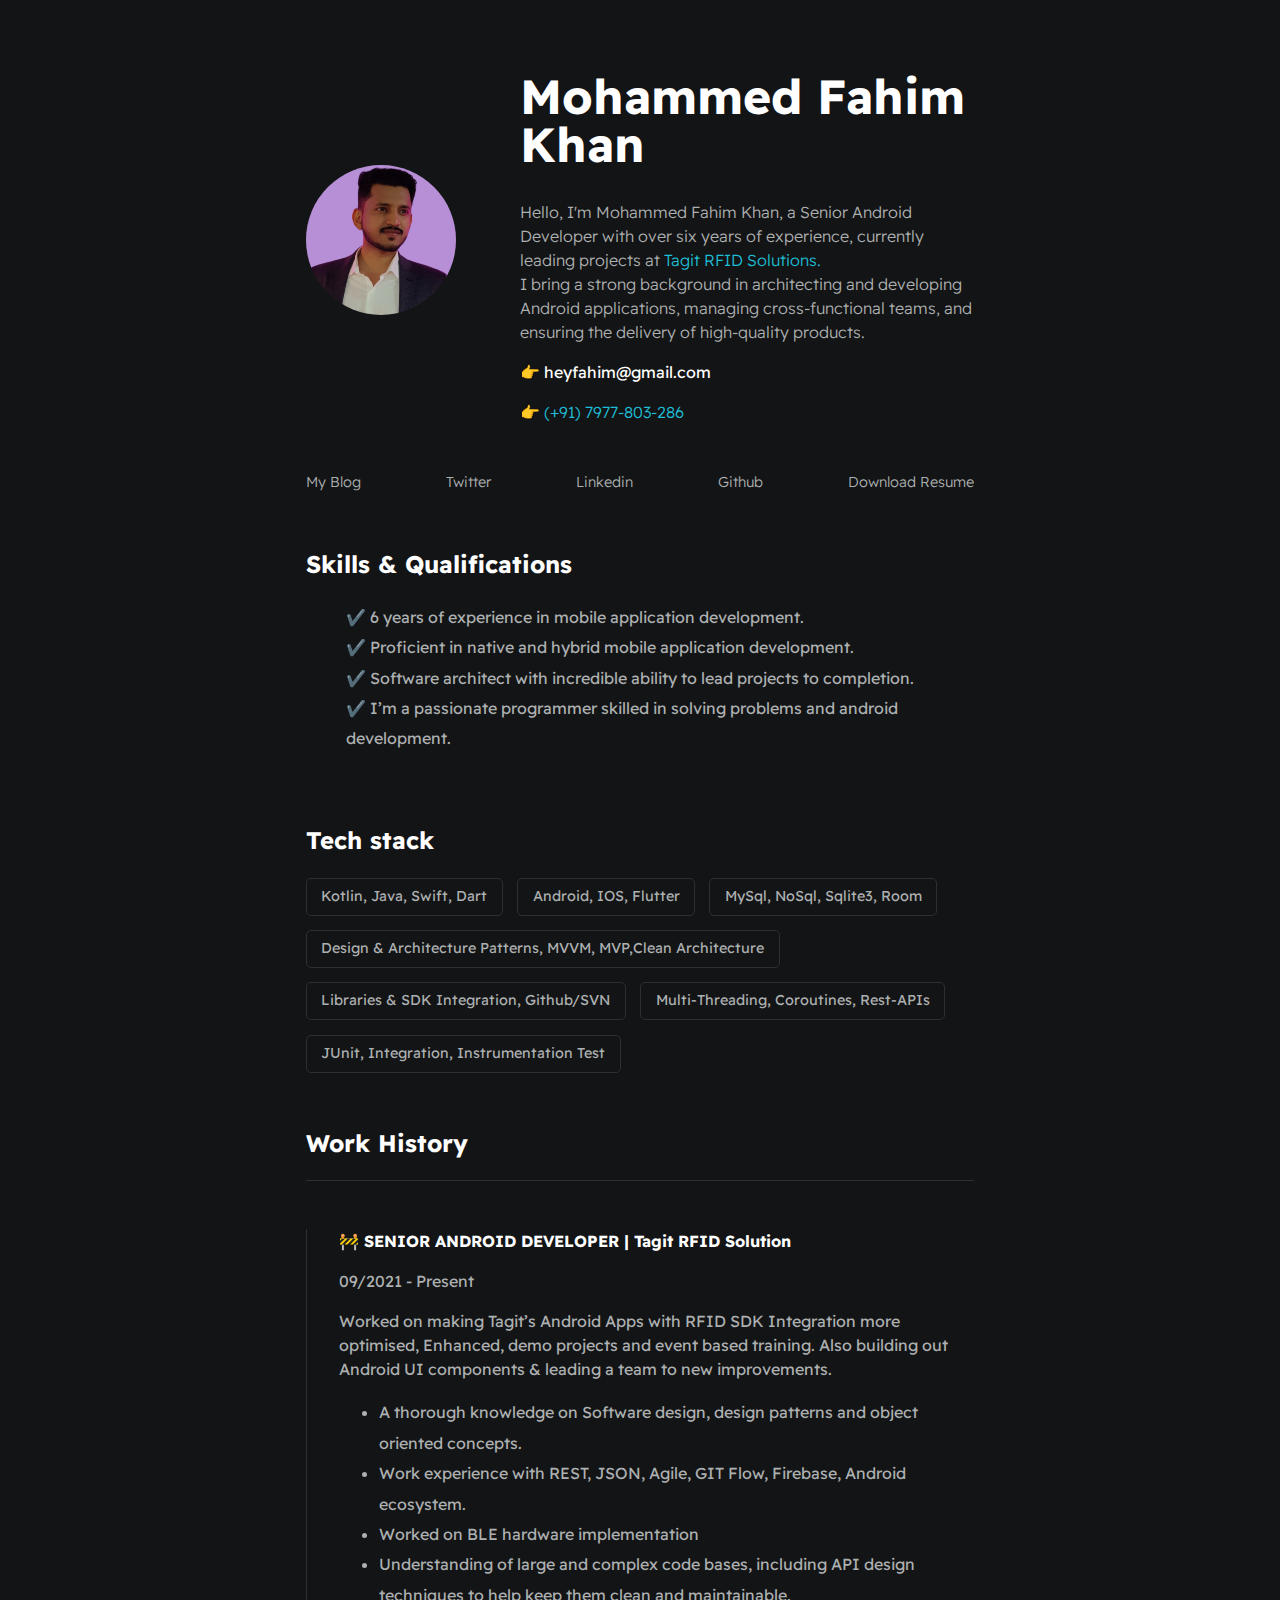
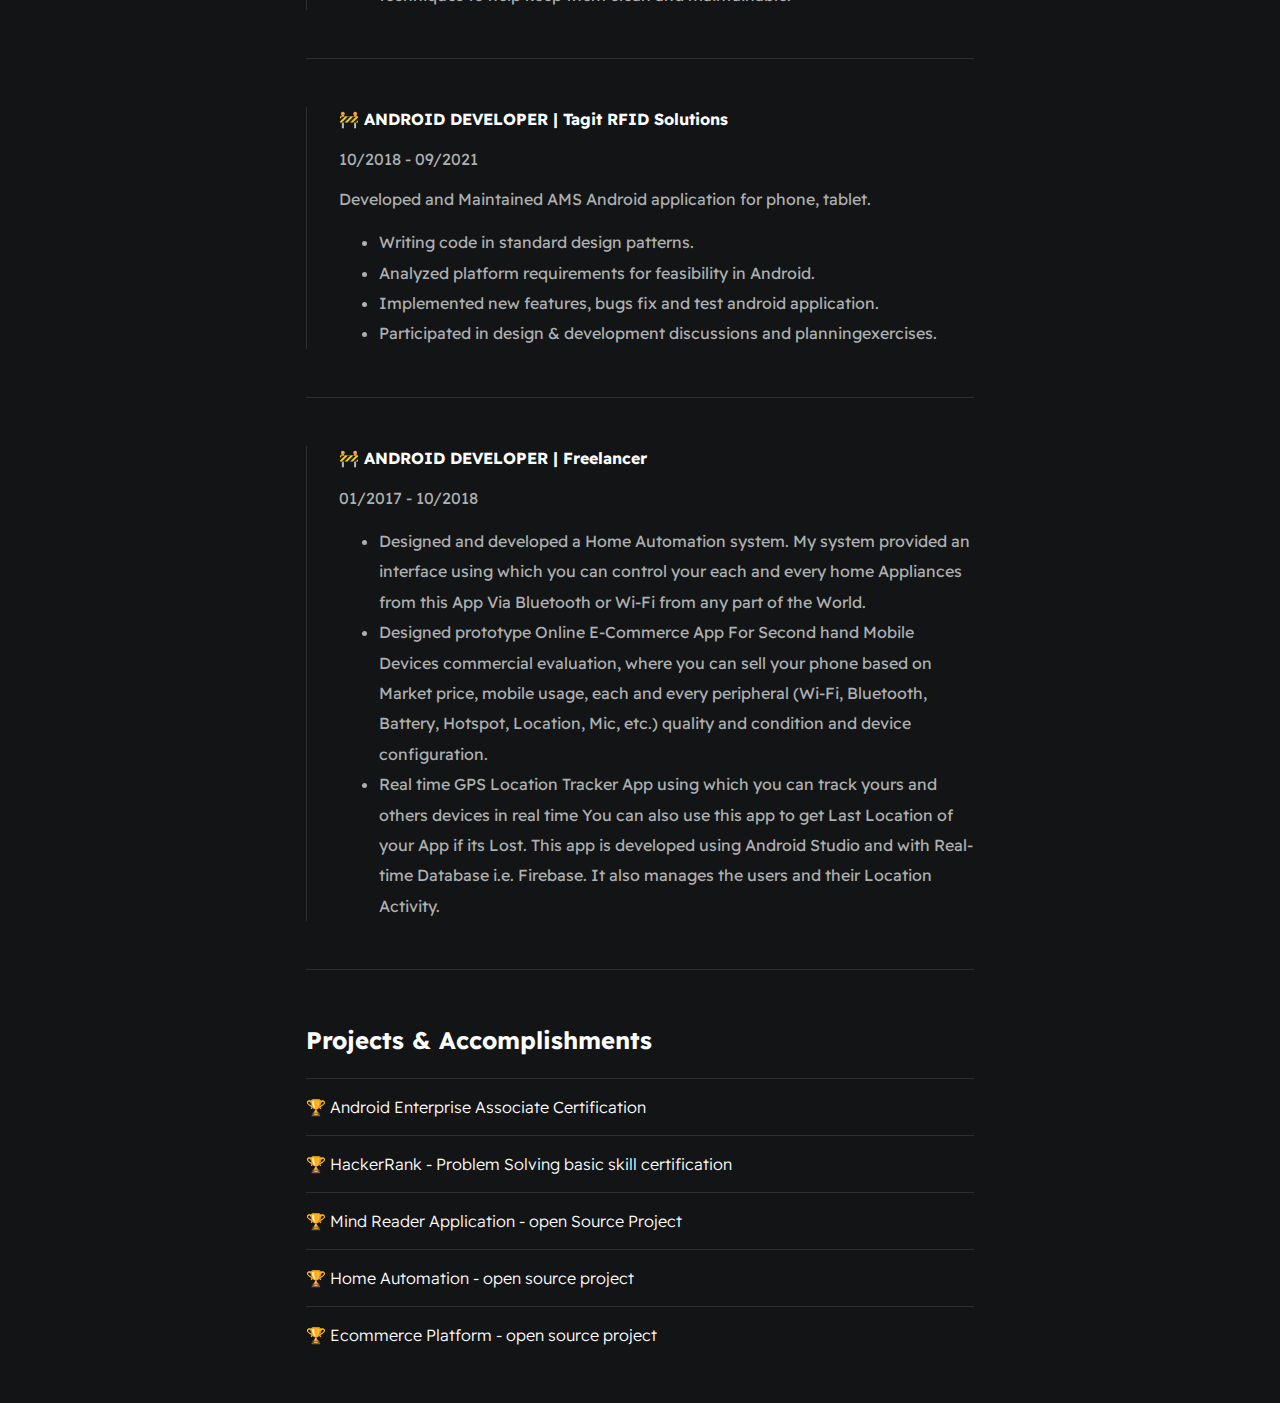
==== commit 444dca8b: "updating Resume" ====
--- a/index.html
+++ b/index.html
@@ -189,7 +189,6 @@
 
     <section class="section--page">
         <h2>Projects & Accomplishments</h2>
-
         <div class="card--project">
             <a href="https://androidenterprise.exceedlms.com/student/award/wcf3HCHdUWz8EuL81p8FM5gs"><span>🏆 </span>Android
                 Enterprise Associate Certification</a>
--- a/styles/main.css
+++ b/styles/main.css
@@ -13,11 +13,11 @@
     --mainBorderColor-dark:#2b3031;
     --mainBgColor-dark:#131415;
     
-    --mainTextColor:var(--mainTextColor-light);
-    --secondaryTextColor:var(--secondaryTextColor-light);
-    --mainLinkColor:var(--mainLinkColor-light);
-    --mainBorderColor:var(--mainBorderColor-light);
-    --mainBgColor:var(--mainBgColor-light);
+    --mainTextColor:var(--mainTextColor-dark);
+    --secondaryTextColor:var(--secondaryTextColor-dark);
+    --mainLinkColor:var(--mainLinkColor-dark);
+    --mainBorderColor:var(--mainBorderColor-dark);
+    --mainBgColor:var(--mainBgColor-dark);
 
 }
 
